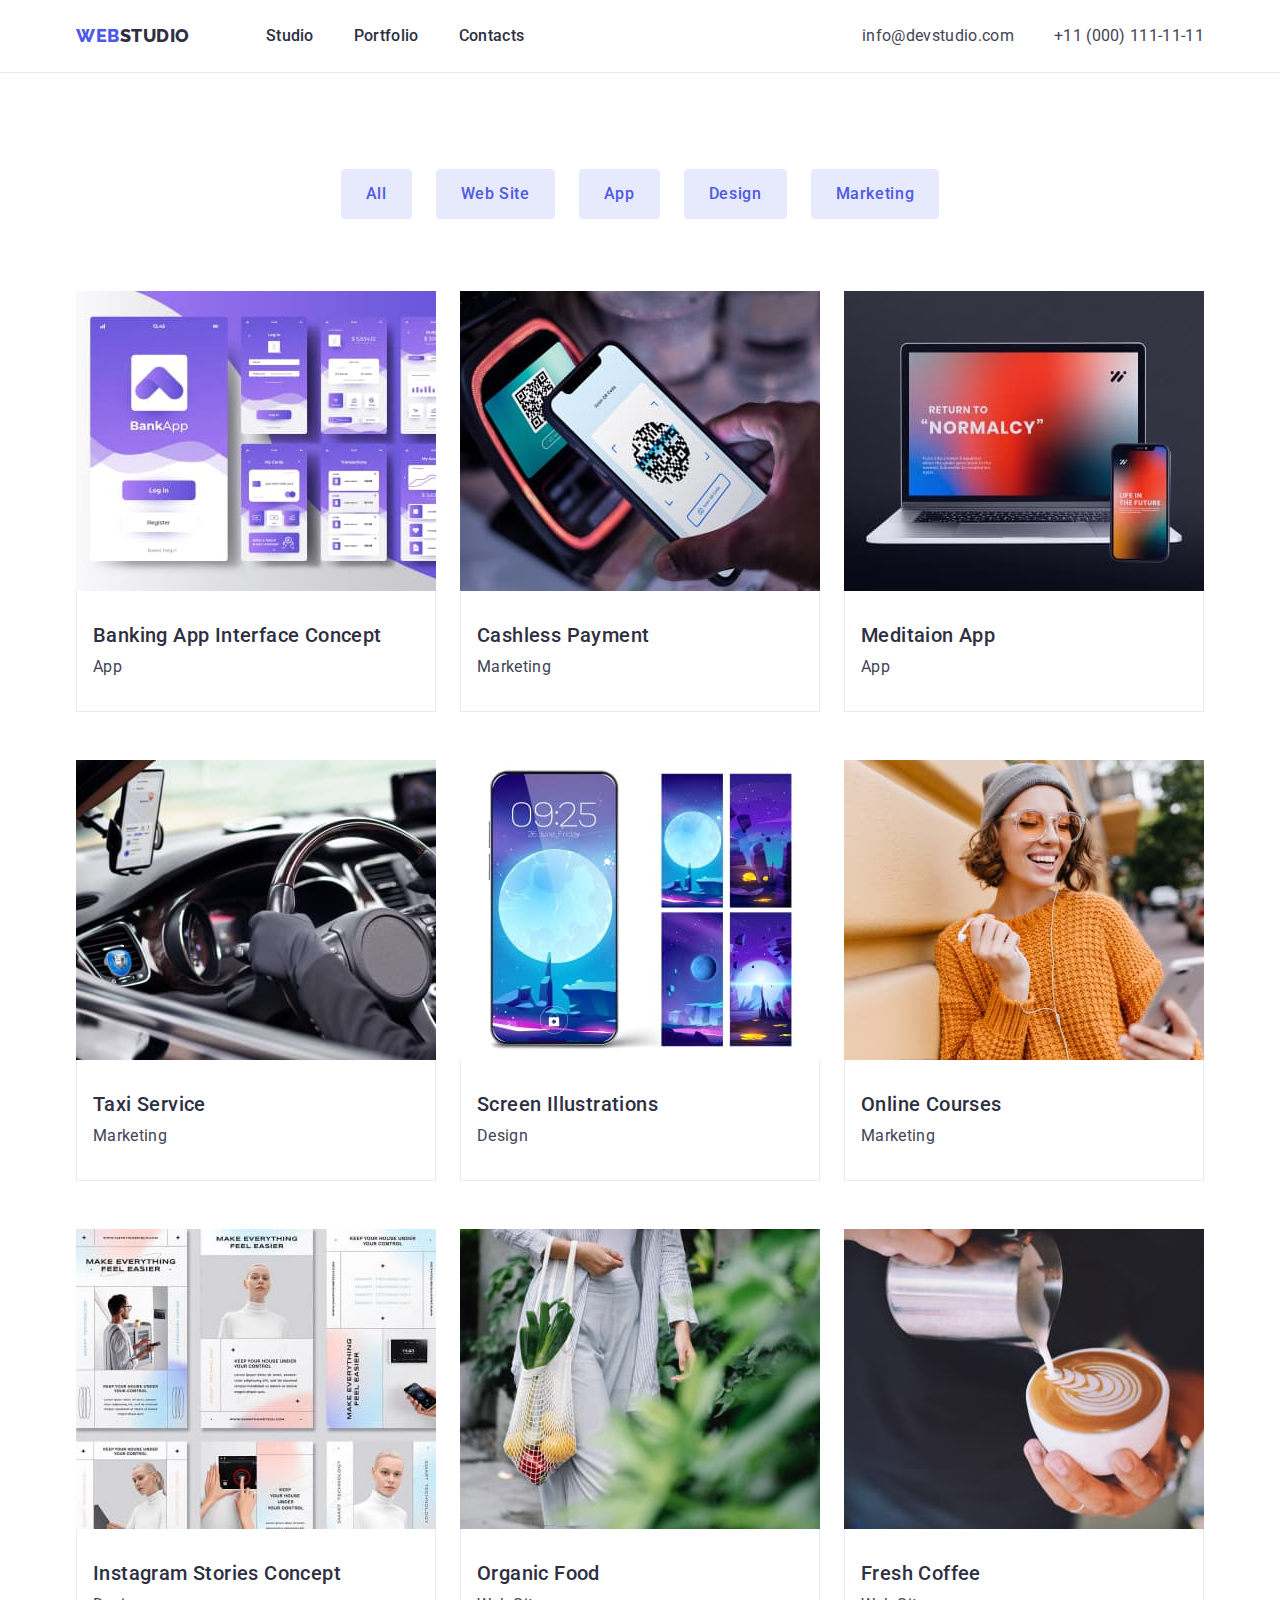
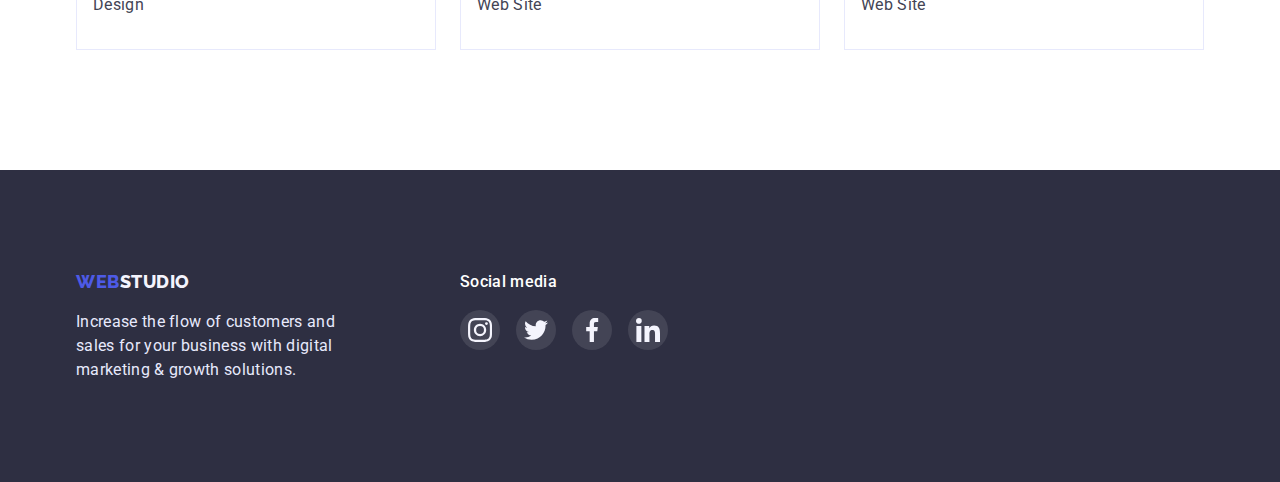
==== portfolio.html @ b0f6eb4d "Initial commit" ====
<!DOCTYPE html>
<html lang="en">
  <head>
    <meta charset="UTF-8" />
    <meta http-equiv="X-UA-Compatible" content="IE=edge" />
    <meta name="viewport" content="width=device-width, initial-scale=1.0" />
    <title>Web Studio</title>

    <link rel="preconnect" href="https://fonts.googleapis.com" />
    <link rel="preconnect" href="https://fonts.gstatic.com" crossorigin />
    <link
      href="https://fonts.googleapis.com/css2?family=Raleway:wght@800&family=Roboto:wght@400;500;700;900&display=swap"
      rel="stylesheet"
    />

    <link
      rel="stylesheet"
      href="https://cdn.jsdelivr.net/npm/modern-normalize@1.1.0/modern-normalize.min.css"
    />

    <link rel="stylesheet" href="./css/styles.css" />
  </head>

  <body>
    <!-- Header -->
    <header class="page-header">
      <div class="container header-container">
        <nav class="page-navigation">
          <a href="./index.html" class="logo link"
            >Web<span class="logo-theme-light">Studio</span></a
          >

          <ul class="menu list">
            <li class="menu-item">
              <a href="./index.html" class="menu-link link">Studio</a>
            </li>
            <li class="menu-item">
              <a href="./portfolio.html" class="menu-link link">Portfolio</a>
            </li>
            <li class="menu-item">
              <a href="" class="menu-link link">Contacts</a>
            </li>
          </ul>
        </nav>

        <!-- Contacts -->
        <ul class="contacts list">
          <li>
            <a href="mailto:info@devstudio.com" class="contact-mail link"
              >info@devstudio.com</a
            >
          </li>
          <li>
            <a href="tel:+110001111111" class="contact-phone link"
              >+11 (000) 111-11-11</a
            >
          </li>
        </ul>
      </div>
    </header>

    <!-- Main content -->
    <main>
      <section class="portfolio">
        <div class="container">
          <h1 class="visually-hidden">Projects</h1>

          <ul class="filters-list list">
            <li class="filters-list-item">
              <button class="filter-btn" type="button">All</button>
            </li>
            <li class="filters-list-item">
              <button class="filter-btn" type="button">Web Site</button>
            </li>
            <li class="filters-list-item">
              <button class="filter-btn" type="button">App</button>
            </li>
            <li class="filters-list-item">
              <button class="filter-btn" type="button">Design</button>
            </li>
            <li class="filters-list-item">
              <button class="filter-btn" type="button">Marketing</button>
            </li>
          </ul>

          <!-- Projects -->
          <ul class="project-list list">
            <li class="project-card">
              <a href="" class="project-link link">
                <img
                  src="./images/projects-card/interface.jpg"
                  alt="white and violet interface"
                  width="360"
                  height="300"
                />
                <div class="project-description">
                  <h2 class="project-card-title">
                    Banking App Interface Concept
                  </h2>
                  <p class="project-card-text">App</p>
                </div>
              </a>
            </li>
            <li class="project-card">
              <a href="" class="project-link link">
                <img
                  src="./images/projects-card/payment.jpg"
                  alt="phone in hand"
                  width="360"
                  height="300"
                />
                <div class="project-description">
                  <h2 class="project-card-title">Cashless Payment</h2>
                  <p class="project-card-text">Marketing</p>
                </div>
              </a>
            </li>
            <li class="project-card">
              <a href="" class="project-link link">
                <img
                  src="./images/projects-card/meditation-app.jpg"
                  alt="phone and computer"
                  width="360"
                  height="300"
                />
                <div class="project-description">
                  <h2 class="project-card-title">Meditaion App</h2>
                  <p class="project-card-text">App</p>
                </div>
              </a>
            </li>
            <li class="project-card">
              <a href="" class="project-link link">
                <img
                  src="./images/projects-card/taxi-service.jpg"
                  alt="a car"
                  width="360"
                  height="300"
                />
                <div class="project-description">
                  <h2 class="project-card-title">Taxi Service</h2>
                  <p class="project-card-text">Marketing</p>
                </div>
              </a>
            </li>
            <li class="project-card">
              <a href="" class="project-link link">
                <img
                  src="./images/projects-card/screen-illustrations.jpg"
                  alt="phone screens"
                  width="360"
                  height="300"
                />
                <div class="project-description">
                  <h2 class="project-card-title">Screen Illustrations</h2>
                  <p class="project-card-text">Design</p>
                </div>
              </a>
            </li>
            <li class="project-card">
              <a href="" class="project-link link">
                <img
                  src="./images/projects-card/online-courses.jpg"
                  alt="smiling woman"
                  width="360"
                  height="300"
                />
                <div class="project-description">
                  <h2 class="project-card-title">Online Courses</h2>
                  <p class="project-card-text">Marketing</p>
                </div>
              </a>
            </li>
            <li class="project-card">
              <a href="" class="project-link link">
                <img
                  src="./images/projects-card/instagram-stories.jpg"
                  alt="design versions"
                  width="360"
                  height="300"
                />
                <div class="project-description">
                  <h2 class="project-card-title">Instagram Stories Concept</h2>
                  <p class="project-card-text">Design</p>
                </div>
              </a>
            </li>
            <li class="project-card">
              <a href="" class="project-link link">
                <img
                  src="./images/projects-card/organic-food.jpg"
                  alt="woman holding fruits"
                  width="360"
                  height="300"
                />
                <div class="project-description">
                  <h2 class="project-card-title">Organic Food</h2>
                  <p class="project-card-text">Web Site</p>
                </div>
              </a>
            </li>
            <li class="project-card">
              <a href="" class="project-link link">
                <img
                  src="./images/projects-card/fresh-coffee.jpg"
                  alt="cup of coffe"
                  width="360"
                  height="300"
                />
                <div class="project-description">
                  <h2 class="project-card-title">Fresh Coffee</h2>
                  <p class="project-card-text">Web Site</p>
                </div>
              </a>
            </li>
          </ul>
        </div>
      </section>
    </main>

    <!-- Footer -->
    <footer class="page-footer">
      <div class="container footer-container">
        <div class="footer-box">
          <a href="./index.html" class="logo link"
            >Web<span class="logo-theme-dark">Studio</span></a
          >
          <p class="slogan">
            Increase the flow of customers and sales for your business with
            digital marketing & growth solutions.
          </p>
        </div>
        <div class="media">
          <p class="media-text">Social media</p>
          <ul class="media-list list">
            <li class="media-item">
              <a href="" class="media-link">
                <svg class="media-icon" width="24" height="24">
                  <use href="./images/icons.svg#icon-instagram"></use>
                </svg>
              </a>
            </li>
            <li class="media-item">
              <a href="" class="media-link">
                <svg class="media-icon" width="24" height="24">
                  <use href="./images/icons.svg#icon-twitter"></use>
                </svg>
              </a>
            </li>
            <li class="media-item">
              <a href="" class="media-link">
                <svg class="media-icon" width="24" height="24">
                  <use href="./images/icons.svg#icon-facebook"></use>
                </svg>
              </a>
            </li>
            <li class="media-item">
              <a href="" class="media-link">
                <svg class="media-icon" width="24" height="24">
                  <use href="./images/icons.svg#icon-linkedin"></use>
                </svg>
              </a>
            </li>
          </ul>
        </div>
      </div>
    </footer>
  </body>
</html>
---- css/styles.css ----
:root {
  --primary-brand-color: #4d5ae5;
  --pressed-state-color: #404bbf;
  --dark-color: #2e2f42;
  --success-color: #31d0aa;
  --text-color: #434455;
  --subtext-color: #8e8f99;
  --accent-color: #e7e9fc;
  --light-mode-color: #f4f4fd;
  --background-color: #ffffff;
  --button-color: #ffffff;
}

h1,
h2,
h3,
p {
  margin-top: 0;
  margin-bottom: 0;
}

ul {
  margin-top: 0;
  margin-bottom: 0;
  padding-left: 0;
}

img {
  display: block;
}

.list {
  list-style: none;
}

.link {
  text-decoration: none;
}

body {
  font-family: 'Roboto', sans-serif;
  font-size: 16px;

  color: var(--text-color);
  background-color: var(--background-color);
}

.container {
  width: 1158px;
  padding-left: 15px;
  padding-right: 15px;
  margin-left: auto;
  margin-right: auto;
}

.section {
  padding-top: 120px;
  padding-bottom: 120px;
}

.visually-hidden {
  position: absolute;
  width: 1px;
  height: 1px;
  margin: -1px;
  border: 0;
  padding: 0;

  white-space: nowrap;
  clip-path: inset(100%);
  clip: rect(0 0 0 0);
  overflow: hidden;
}

/* ======================== COMPONENTS ======================== */

.logo {
  font-family: 'Raleway', sans-serif;
  font-weight: 800;
  font-size: 18px;
  line-height: 1.33;
  letter-spacing: 0.03em;
  text-transform: uppercase;

  color: var(--primary-brand-color);

  margin-right: 76px;
}

.logo-theme-light {
  color: var(--dark-color);
}

.logo-theme-dark {
  color: var(--light-mode-color);
}

.title {
  font-weight: 700;
  font-size: 36px;
  line-height: 1.1;
  letter-spacing: 0.02em;
  text-align: center;
  text-transform: capitalize;

  color: var(--dark-color);

  margin-bottom: 72px;
}
/* ============================= Header =========================== */

.page-header {
  padding-top: 24px;
  padding-bottom: 24px;
  border-bottom: 1px solid var(--accent-color);
}

.header-container {
  display: flex;
  align-items: center;
  justify-content: space-between;
}

.page-navigation {
  display: flex;
  align-items: center;
}

.menu {
  display: flex;
  align-items: center;
}

.menu-item:not(:last-child) {
  margin-right: 40px;
}

.menu-link {
  font-weight: 500;
  line-height: 1.5;
  letter-spacing: 0.02em;
  color: var(--dark-color);
}

.menu-link:hover,
.menu-link:focus {
  color: var(--pressed-state-color);
}

/* Contacts */

.contacts {
  display: flex;
  align-items: center;
}

.contact-mail {
  margin-right: 40px;
}

.contact-mail,
.contact-phone {
  line-height: 1.5;
  letter-spacing: 0.02em;
  color: var(--text-color);
}

.contact-mail:hover,
.contact-mail:focus {
  color: var(--pressed-state-color);
}

.contact-phone:hover,
.contact-phone:focus {
  color: var(--pressed-state-color);
}

/* =================================== Hero ========================== */

.hero {
  background-color: rgba(46, 47, 66, 0.7);
  text-align: center;

  padding-top: 188px;
  padding-bottom: 188px;

  background-image: linear-gradient(
      rgba(46, 47, 66, 0.7),
      rgba(46, 47, 66, 0.7)
    ),
    url(../images/hero/bg.jpg);
  background-repeat: no-repeat;
  max-width: 1440px;
  margin: 0 auto;
}

.hero-title {
  font-weight: 700;
  font-size: 56px;
  line-height: 1.07;

  text-align: center;

  color: var(--button-color);

  width: 495px;
  margin-left: auto;
  margin-right: auto;
  margin-bottom: 48px;
}

.modal-btn {
  font-family: inherit;
  font-weight: 500;
  font-size: 16px;
  line-height: 1.5;
  letter-spacing: 0.04em;

  color: var(--button-color);
  background-color: var(--primary-brand-color);
  cursor: pointer;

  display: inline-block;
  border-radius: 4px;
  border: none;
  padding-top: 16px;
  padding-bottom: 16px;
  padding-left: 32px;
  padding-right: 32px;
}

.modal-btn:hover,
.modal-btn:focus {
  background-color: var(--pressed-state-color);
}

/* =========================== Our advantages ========================= */

.advantages-list {
  display: flex;
  gap: 24px;
}

.advantages-list-item {
  flex-basis: calc((100% - 72px) / 4);
}

.advantages-subtitle {
  font-weight: 500;
  font-size: 20px;
  line-height: 1.2;
  letter-spacing: 0.02em;

  color: var(--dark-color);

  margin-bottom: 8px;
}

.advantages-text {
  line-height: 1.5;
  letter-spacing: 0.02em;
}

.thumb {
  display: flex;
  justify-content: center;
  align-items: center;

  width: 264px;
  height: 112px;
  border-radius: 4px;
  background-color: var(--light-mode-color);

  margin-bottom: 8px;
}

/* =============================== About work ========================== */

.about-work {
  padding-top: 0;
}

.about-work-list {
  display: flex;
  gap: 24px;
}

.about-work-list-item {
  flex-basis: calc((100% - 24px * 2) / 3);
}

/* =============================== Our team =========================== */

.team {
  background-color: var(--light-mode-color);
}

.team-list {
  display: flex;
  gap: 24px;
}

.team-card {
  background-color: var(--background-color);

  box-shadow: 0px 1px 6px rgba(46, 47, 66, 0.08),
    0px 1px 1px rgba(46, 47, 66, 0.16), 0px 2px 1px rgba(46, 47, 66, 0.08);
  border-radius: 0px 0px 4px 4px;
}

.team-description {
  padding-top: 32px;
  padding-bottom: 32px;
  text-align: center;
}

.team-subtitle {
  font-weight: 500;
  font-size: 20px;
  line-height: 1.2;
  letter-spacing: 0.02em;

  color: var(--dark-color);

  margin-bottom: 8px;
}

.team-position {
  line-height: 1.5;
  letter-spacing: 0.02em;
  margin-bottom: 8px;
}

.social-list {
  display: flex;
  justify-content: center;
  gap: 24px;
}

.social-link {
  display: flex;
  justify-content: center;
  align-items: center;
  width: 40px;
  height: 40px;
  background-color: var(--primary-brand-color);
  border-radius: 50%;
}

.social-link:hover,
.social-link:focus {
  background-color: var(--pressed-state-color);
}

/* ============================ Customers ============================ */

.customers {
  padding-top: 130px;
  padding-bottom: 120px;
}

.customers-list {
  display: flex;
  justify-content: space-between;
}

.customers-link {
  display: flex;
  justify-content: center;
  align-items: center;

  width: 168px;
  height: 88px;
  color: var(--subtext-color);

  border: 1px solid var(--subtext-color);
  border-radius: 4px;
}

.customers-link:hover,
.customers-link:focus {
  color: var(--pressed-state-color);

  border: 1px solid var(--pressed-state-color);
}

.customers-icon {
  fill: currentColor;
}

/* ============================ PORTFOLIO ==================== */

/* Filters */

.portfolio {
  padding-top: 96px;
  padding-bottom: 120px;
}

.filters-list {
  display: flex;
  align-items: center;
  justify-content: center;
  margin-bottom: 72px;
}

.filters-list-item:not(:last-child) {
  margin-right: 24px;
}

.filter-btn {
  font-family: inherit;
  font-weight: 500;
  font-size: 16px;
  line-height: 1.5;
  letter-spacing: 0.04em;

  color: var(--primary-brand-color);
  background-color: var(--accent-color);
  cursor: pointer;

  display: inline-block;
  border-radius: 4px;
  border: 1px solid var(--accent-color);
  padding-top: 12px;
  padding-bottom: 12px;
  padding-left: 24px;
  padding-right: 24px;
}

.filter-btn:hover,
.filter-btn:focus {
  color: var(--button-color);
  background-color: var(--pressed-state-color);
  border: 1px solid transparent;
  box-shadow: 0px 3px 1px rgba(0, 0, 0, 0.1), 0px 2px 1px rgba(0, 0, 0, 0.08),
    0px 2px 2px rgba(0, 0, 0, 0.12);
}

/* ============================== PROJECTS =========================== */

.project-list {
  display: flex;
  flex-wrap: wrap;
  row-gap: 48px;
  column-gap: 24px;
}

.project-card {
  flex-basis: calc((100% - 48px) / 3);
}

.project-card:hover,
.project-card:focus {
  box-shadow: 0px 1px 6px rgba(46, 47, 66, 0.08),
    0px 1px 1px rgba(46, 47, 66, 0.16), 0px 2px 1px rgba(46, 47, 66, 0.08);
}

.project-link {
  display: block;
}

.project-card-title {
  font-weight: 500;
  font-size: 20px;
  line-height: 1.2;
  letter-spacing: 0.02em;

  color: var(--dark-color);

  margin-bottom: 8px;
}

.project-card-text {
  line-height: 1.5;
  letter-spacing: 0.02em;
  color: var(--text-color);
}

.project-description {
  padding-top: 32px;
  padding-bottom: 32px;
  padding-left: 16px;
  padding-right: 16px;

  border-right: 1px solid var(--accent-color);
  border-bottom: 1px solid var(--accent-color);
  border-left: 1px solid var(--accent-color);
}

/* ============================== Footer ============================== */

.page-footer {
  padding-top: 100px;
  padding-bottom: 100px;
  background-color: var(--dark-color);
}

.footer-container {
  display: flex;
  justify-content: flex-start;
  gap: 120px;
}

.slogan {
  width: 264px;
  margin-top: 16px;

  line-height: 1.5;
  letter-spacing: 0.02em;

  color: var(--accent-color);
}

.media {
  width: 208px;
}

.media-text {
  font-weight: 500;
  font-size: 16px;
  line-height: 1.5;
  letter-spacing: 0.02em;

  color: var(--button-color);

  margin-bottom: 16px;
}

.media-list {
  display: flex;
  justify-content: flex-start;
  gap: 16px;
}

.media-link {
  display: flex;
  justify-content: center;
  align-items: center;
  width: 40px;
  height: 40px;
  border-radius: 50%;
  background-color: rgba(255, 255, 255, 0.1);
}

.media-link:hover,
.media-link:focus {
  background-color: var(--success-color);
}
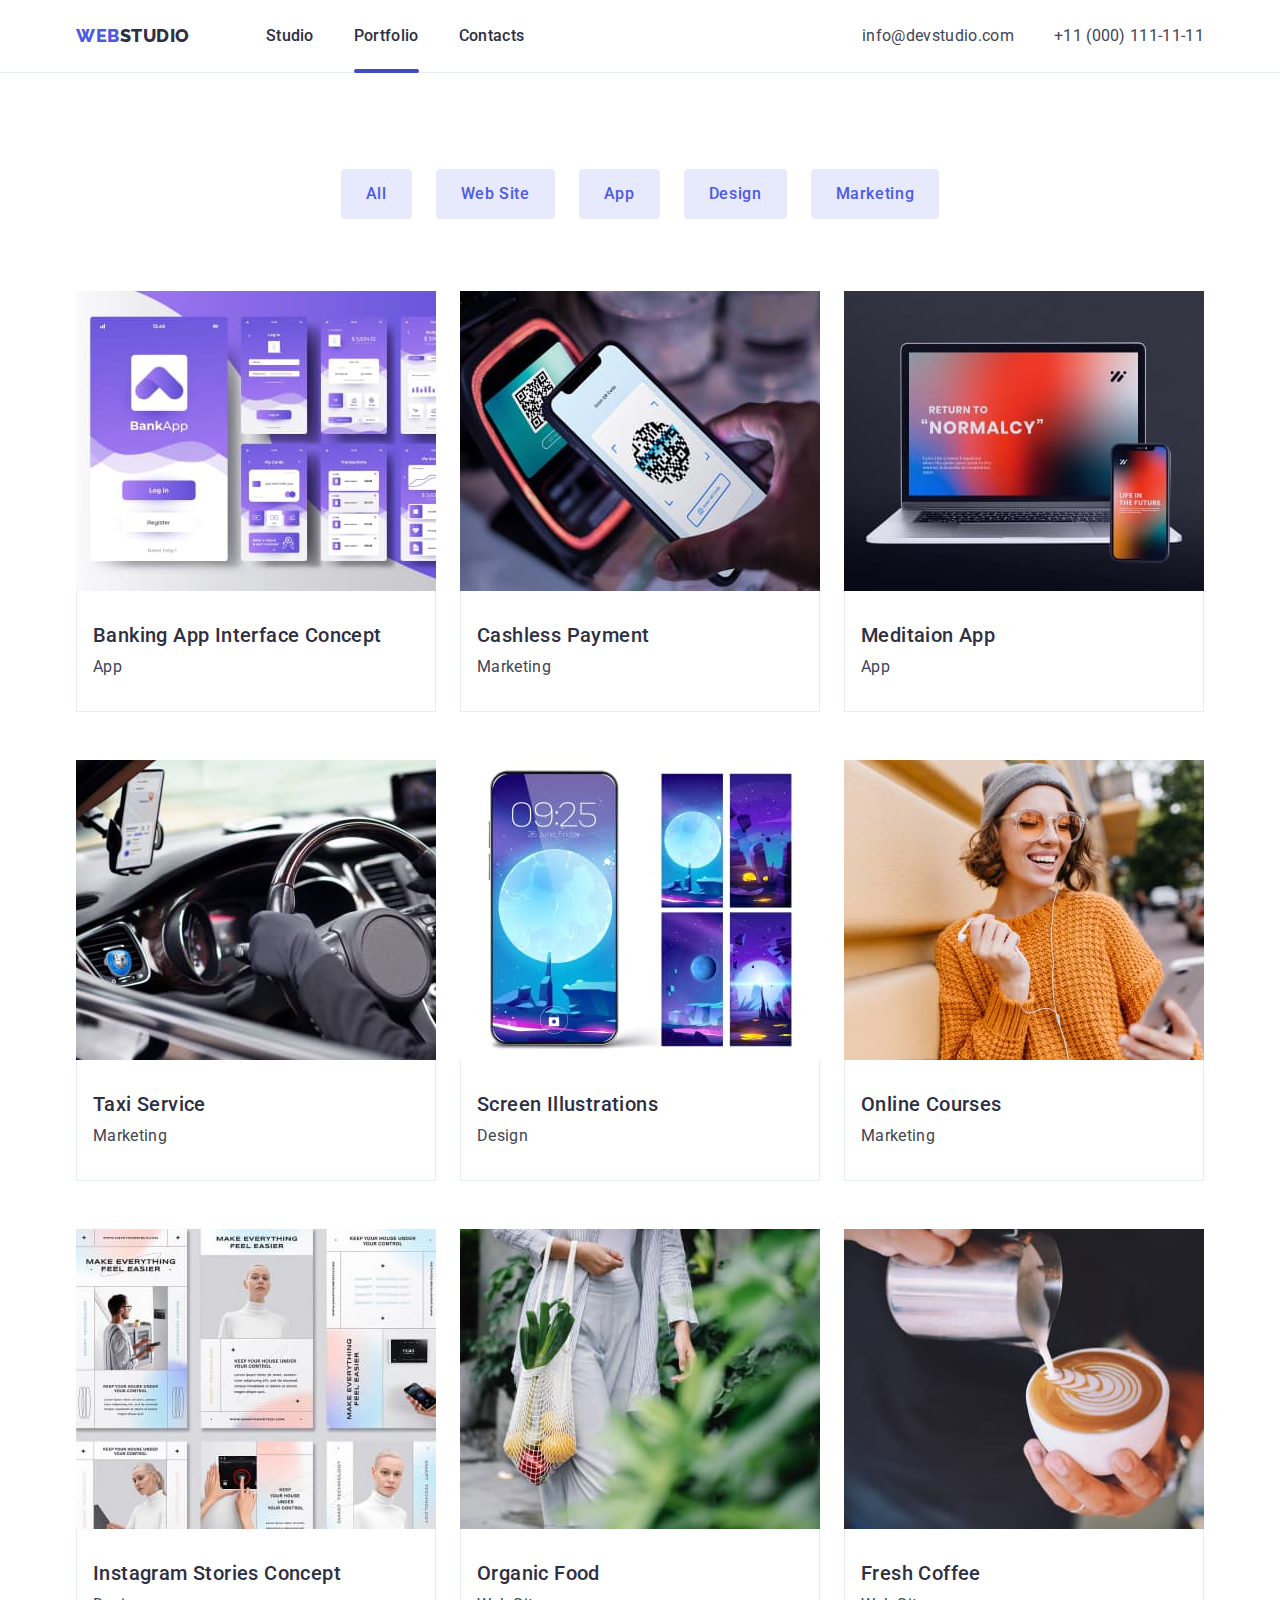
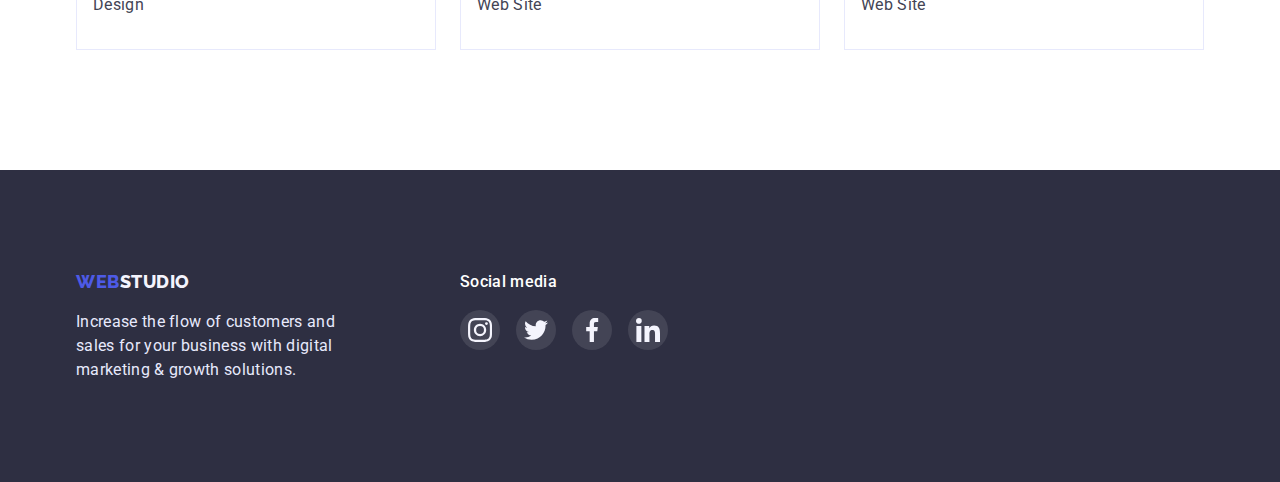
==== commit 9fcfe94f: "added overlay, transitions, current page" ====
--- a/portfolio.html
+++ b/portfolio.html
@@ -35,7 +35,9 @@
               <a href="./index.html" class="menu-link link">Studio</a>
             </li>
             <li class="menu-item">
-              <a href="./portfolio.html" class="menu-link link">Portfolio</a>
+              <a href="./portfolio.html" class="menu-link link current"
+                >Portfolio</a
+              >
             </li>
             <li class="menu-item">
               <a href="" class="menu-link link">Contacts</a>
@@ -87,12 +89,19 @@
           <ul class="project-list list">
             <li class="project-card">
               <a href="" class="project-link link">
-                <img
-                  src="./images/projects-card/interface.jpg"
-                  alt="white and violet interface"
-                  width="360"
-                  height="300"
-                />
+                <div class="project-box">
+                  <img
+                    src="./images/projects-card/interface.jpg"
+                    alt="white and violet interface"
+                    width="360"
+                    height="300"
+                  />
+                  <p class="overlay-text">
+                    14 Stylish and User-Friendly App Design Concepts · Task
+                    Manager App · Calorie Tracker App · Exotic Fruit Ecommerce
+                    App · Cloud Storage App
+                  </p>
+                </div>
                 <div class="project-description">
                   <h2 class="project-card-title">
                     Banking App Interface Concept
@@ -103,12 +112,19 @@
             </li>
             <li class="project-card">
               <a href="" class="project-link link">
-                <img
-                  src="./images/projects-card/payment.jpg"
-                  alt="phone in hand"
-                  width="360"
-                  height="300"
-                />
+                <div class="project-box">
+                  <img
+                    src="./images/projects-card/payment.jpg"
+                    alt="phone in hand"
+                    width="360"
+                    height="300"
+                  />
+                  <p class="overlay-text">
+                    14 Stylish and User-Friendly App Design Concepts · Task
+                    Manager App · Calorie Tracker App · Exotic Fruit Ecommerce
+                    App · Cloud Storage App
+                  </p>
+                </div>
                 <div class="project-description">
                   <h2 class="project-card-title">Cashless Payment</h2>
                   <p class="project-card-text">Marketing</p>
@@ -117,12 +133,19 @@
             </li>
             <li class="project-card">
               <a href="" class="project-link link">
-                <img
-                  src="./images/projects-card/meditation-app.jpg"
-                  alt="phone and computer"
-                  width="360"
-                  height="300"
-                />
+                <div class="project-box">
+                  <img
+                    src="./images/projects-card/meditation-app.jpg"
+                    alt="phone and computer"
+                    width="360"
+                    height="300"
+                  />
+                  <p class="overlay-text">
+                    14 Stylish and User-Friendly App Design Concepts · Task
+                    Manager App · Calorie Tracker App · Exotic Fruit Ecommerce
+                    App · Cloud Storage App
+                  </p>
+                </div>
                 <div class="project-description">
                   <h2 class="project-card-title">Meditaion App</h2>
                   <p class="project-card-text">App</p>
@@ -131,12 +154,19 @@
             </li>
             <li class="project-card">
               <a href="" class="project-link link">
-                <img
-                  src="./images/projects-card/taxi-service.jpg"
-                  alt="a car"
-                  width="360"
-                  height="300"
-                />
+                <div class="project-box">
+                  <img
+                    src="./images/projects-card/taxi-service.jpg"
+                    alt="a car"
+                    width="360"
+                    height="300"
+                  />
+                  <p class="overlay-text">
+                    14 Stylish and User-Friendly App Design Concepts · Task
+                    Manager App · Calorie Tracker App · Exotic Fruit Ecommerce
+                    App · Cloud Storage App
+                  </p>
+                </div>
                 <div class="project-description">
                   <h2 class="project-card-title">Taxi Service</h2>
                   <p class="project-card-text">Marketing</p>
@@ -145,12 +175,19 @@
             </li>
             <li class="project-card">
               <a href="" class="project-link link">
-                <img
-                  src="./images/projects-card/screen-illustrations.jpg"
-                  alt="phone screens"
-                  width="360"
-                  height="300"
-                />
+                <div class="project-box">
+                  <img
+                    src="./images/projects-card/screen-illustrations.jpg"
+                    alt="phone screens"
+                    width="360"
+                    height="300"
+                  />
+                  <p class="overlay-text">
+                    14 Stylish and User-Friendly App Design Concepts · Task
+                    Manager App · Calorie Tracker App · Exotic Fruit Ecommerce
+                    App · Cloud Storage App
+                  </p>
+                </div>
                 <div class="project-description">
                   <h2 class="project-card-title">Screen Illustrations</h2>
                   <p class="project-card-text">Design</p>
@@ -159,12 +196,19 @@
             </li>
             <li class="project-card">
               <a href="" class="project-link link">
-                <img
-                  src="./images/projects-card/online-courses.jpg"
-                  alt="smiling woman"
-                  width="360"
-                  height="300"
-                />
+                <div class="project-box">
+                  <img
+                    src="./images/projects-card/online-courses.jpg"
+                    alt="smiling woman"
+                    width="360"
+                    height="300"
+                  />
+                  <p class="overlay-text">
+                    14 Stylish and User-Friendly App Design Concepts · Task
+                    Manager App · Calorie Tracker App · Exotic Fruit Ecommerce
+                    App · Cloud Storage App
+                  </p>
+                </div>
                 <div class="project-description">
                   <h2 class="project-card-title">Online Courses</h2>
                   <p class="project-card-text">Marketing</p>
@@ -173,12 +217,19 @@
             </li>
             <li class="project-card">
               <a href="" class="project-link link">
-                <img
-                  src="./images/projects-card/instagram-stories.jpg"
-                  alt="design versions"
-                  width="360"
-                  height="300"
-                />
+                <div class="project-box">
+                  <img
+                    src="./images/projects-card/instagram-stories.jpg"
+                    alt="design versions"
+                    width="360"
+                    height="300"
+                  />
+                  <p class="overlay-text">
+                    14 Stylish and User-Friendly App Design Concepts · Task
+                    Manager App · Calorie Tracker App · Exotic Fruit Ecommerce
+                    App · Cloud Storage App
+                  </p>
+                </div>
                 <div class="project-description">
                   <h2 class="project-card-title">Instagram Stories Concept</h2>
                   <p class="project-card-text">Design</p>
@@ -187,12 +238,19 @@
             </li>
             <li class="project-card">
               <a href="" class="project-link link">
-                <img
-                  src="./images/projects-card/organic-food.jpg"
-                  alt="woman holding fruits"
-                  width="360"
-                  height="300"
-                />
+                <div class="project-box">
+                  <img
+                    src="./images/projects-card/organic-food.jpg"
+                    alt="woman holding fruits"
+                    width="360"
+                    height="300"
+                  />
+                  <p class="overlay-text">
+                    14 Stylish and User-Friendly App Design Concepts · Task
+                    Manager App · Calorie Tracker App · Exotic Fruit Ecommerce
+                    App · Cloud Storage App
+                  </p>
+                </div>
                 <div class="project-description">
                   <h2 class="project-card-title">Organic Food</h2>
                   <p class="project-card-text">Web Site</p>
@@ -201,12 +259,19 @@
             </li>
             <li class="project-card">
               <a href="" class="project-link link">
-                <img
-                  src="./images/projects-card/fresh-coffee.jpg"
-                  alt="cup of coffe"
-                  width="360"
-                  height="300"
-                />
+                <div class="project-box">
+                  <img
+                    src="./images/projects-card/fresh-coffee.jpg"
+                    alt="cup of coffe"
+                    width="360"
+                    height="300"
+                  />
+                  <p class="overlay-text">
+                    14 Stylish and User-Friendly App Design Concepts · Task
+                    Manager App · Calorie Tracker App · Exotic Fruit Ecommerce
+                    App · Cloud Storage App
+                  </p>
+                </div>
                 <div class="project-description">
                   <h2 class="project-card-title">Fresh Coffee</h2>
                   <p class="project-card-text">Web Site</p>
--- a/css/styles.css
+++ b/css/styles.css
@@ -9,6 +9,7 @@
   --light-mode-color: #f4f4fd;
   --background-color: #ffffff;
   --button-color: #ffffff;
+  --transition-duration-func: 250ms cubic-bezier(0.4, 0, 0.2, 1);
 }
 
 h1,
@@ -136,6 +137,9 @@
 }
 
 .menu-link {
+  position: relative;
+  transition: color var(--transition-duration-func);
+
   font-weight: 500;
   line-height: 1.5;
   letter-spacing: 0.02em;
@@ -147,6 +151,20 @@
   color: var(--pressed-state-color);
 }
 
+.current::after {
+  content: '';
+
+  position: absolute;
+  left: 0px;
+  top: 43px;
+
+  display: block;
+  width: 100%;
+  height: 4px;
+  border-radius: 2px;
+  background-color: var(--pressed-state-color);
+}
+
 /* Contacts */
 
 .contacts {
@@ -160,6 +178,8 @@
 
 .contact-mail,
 .contact-phone {
+  transition: color var(--transition-duration-func);
+
   line-height: 1.5;
   letter-spacing: 0.02em;
   color: var(--text-color);
@@ -210,23 +230,26 @@
 }
 
 .modal-btn {
-  font-family: inherit;
-  font-weight: 500;
-  font-size: 16px;
-  line-height: 1.5;
-  letter-spacing: 0.04em;
-
-  color: var(--button-color);
-  background-color: var(--primary-brand-color);
-  cursor: pointer;
+  transition: background-color var(--transition-duration-func);
 
   display: inline-block;
   border-radius: 4px;
   border: none;
+  box-shadow: 0px 4px 4px rgba(0, 0, 0, 0.15);
   padding-top: 16px;
   padding-bottom: 16px;
   padding-left: 32px;
   padding-right: 32px;
+
+  font-family: inherit;
+  font-weight: 500;
+  font-size: 16px;
+  line-height: 1.5;
+  letter-spacing: 0.04em;
+
+  color: var(--button-color);
+  background-color: var(--primary-brand-color);
+  cursor: pointer;
 }
 
 .modal-btn:hover,
@@ -338,9 +361,12 @@
 }
 
 .social-link {
+  transition: background-color var(--transition-duration-func);
+
   display: flex;
   justify-content: center;
   align-items: center;
+
   width: 40px;
   height: 40px;
   background-color: var(--primary-brand-color);
@@ -365,6 +391,9 @@
 }
 
 .customers-link {
+  transition: color var(--transition-duration-func),
+    border var(--transition-duration-func);
+
   display: flex;
   justify-content: center;
   align-items: center;
@@ -380,7 +409,6 @@
 .customers-link:hover,
 .customers-link:focus {
   color: var(--pressed-state-color);
-
   border: 1px solid var(--pressed-state-color);
 }
 
@@ -409,15 +437,10 @@
 }
 
 .filter-btn {
-  font-family: inherit;
-  font-weight: 500;
-  font-size: 16px;
-  line-height: 1.5;
-  letter-spacing: 0.04em;
-
-  color: var(--primary-brand-color);
-  background-color: var(--accent-color);
-  cursor: pointer;
+  transition: color var(--transition-duration-func),
+    background-color var(--transition-duration-func),
+    border var(--transition-duration-func),
+    box-shadow var(--transition-duration-func);
 
   display: inline-block;
   border-radius: 4px;
@@ -426,6 +449,16 @@
   padding-bottom: 12px;
   padding-left: 24px;
   padding-right: 24px;
+
+  font-family: inherit;
+  font-weight: 500;
+  font-size: 16px;
+  line-height: 1.5;
+  letter-spacing: 0.04em;
+
+  color: var(--primary-brand-color);
+  background-color: var(--accent-color);
+  cursor: pointer;
 }
 
 .filter-btn:hover,
@@ -447,6 +480,8 @@
 }
 
 .project-card {
+  transition: box-shadow var(--transition-duration-func);
+
   flex-basis: calc((100% - 48px) / 3);
 }
 
@@ -458,6 +493,35 @@
 
 .project-link {
   display: block;
+}
+
+.project-box {
+  position: relative;
+  overflow: hidden;
+}
+
+.overlay-text {
+  position: absolute;
+  transform: translatey(100%);
+  transition: transform var(--transition-duration-func);
+
+  top: 0;
+  left: 0;
+  width: 100%;
+  height: 100%;
+  padding: 40px 32px;
+
+  font-size: 16px;
+  line-height: 1.5;
+  letter-spacing: 0.02em;
+
+  color: var(--light-mode-color);
+  background-color: var(--primary-brand-color);
+}
+
+.project-link:hover .overlay-text,
+.project-link:focus .overlay-text {
+  transform: translatey(0);
 }
 
 .project-card-title {
@@ -534,12 +598,15 @@
 }
 
 .media-link {
+  transition: background-color var(--transition-duration-func);
+
   display: flex;
   justify-content: center;
   align-items: center;
   width: 40px;
   height: 40px;
   border-radius: 50%;
+
   background-color: rgba(255, 255, 255, 0.1);
 }
 
